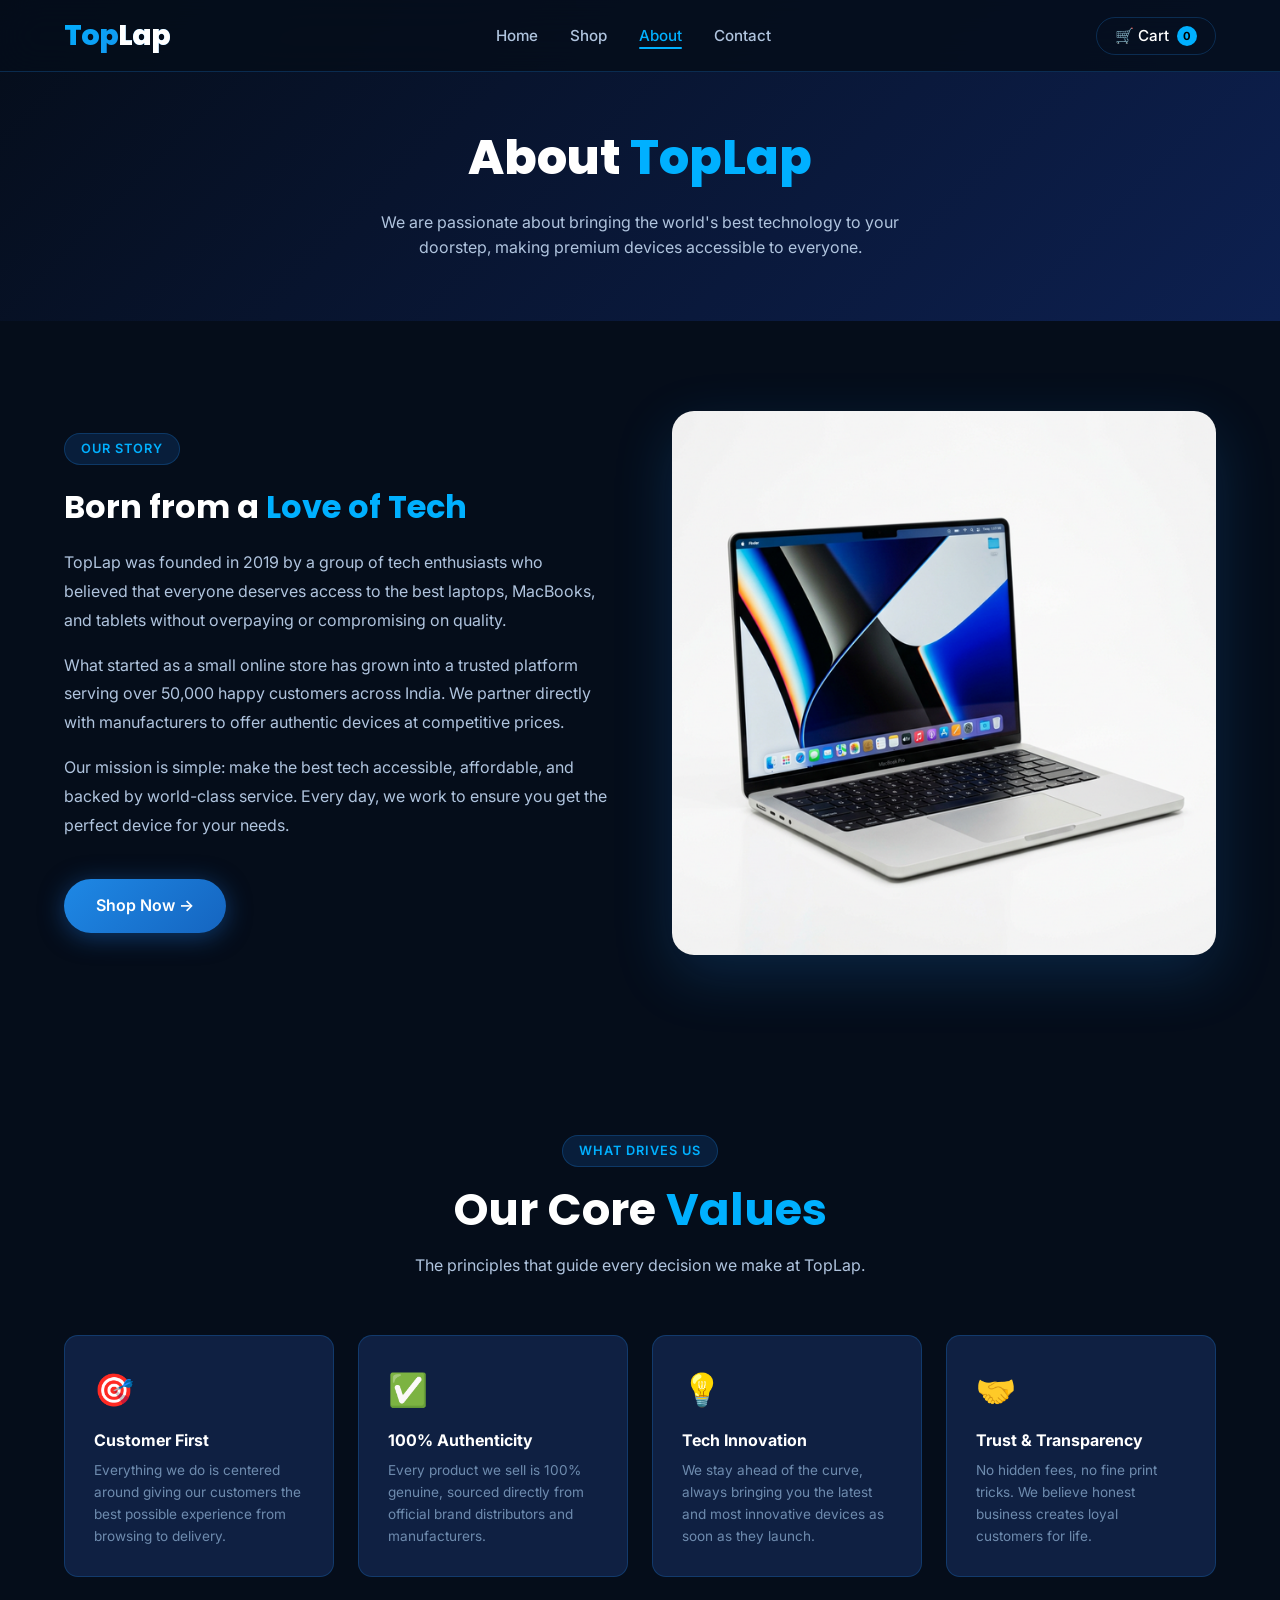
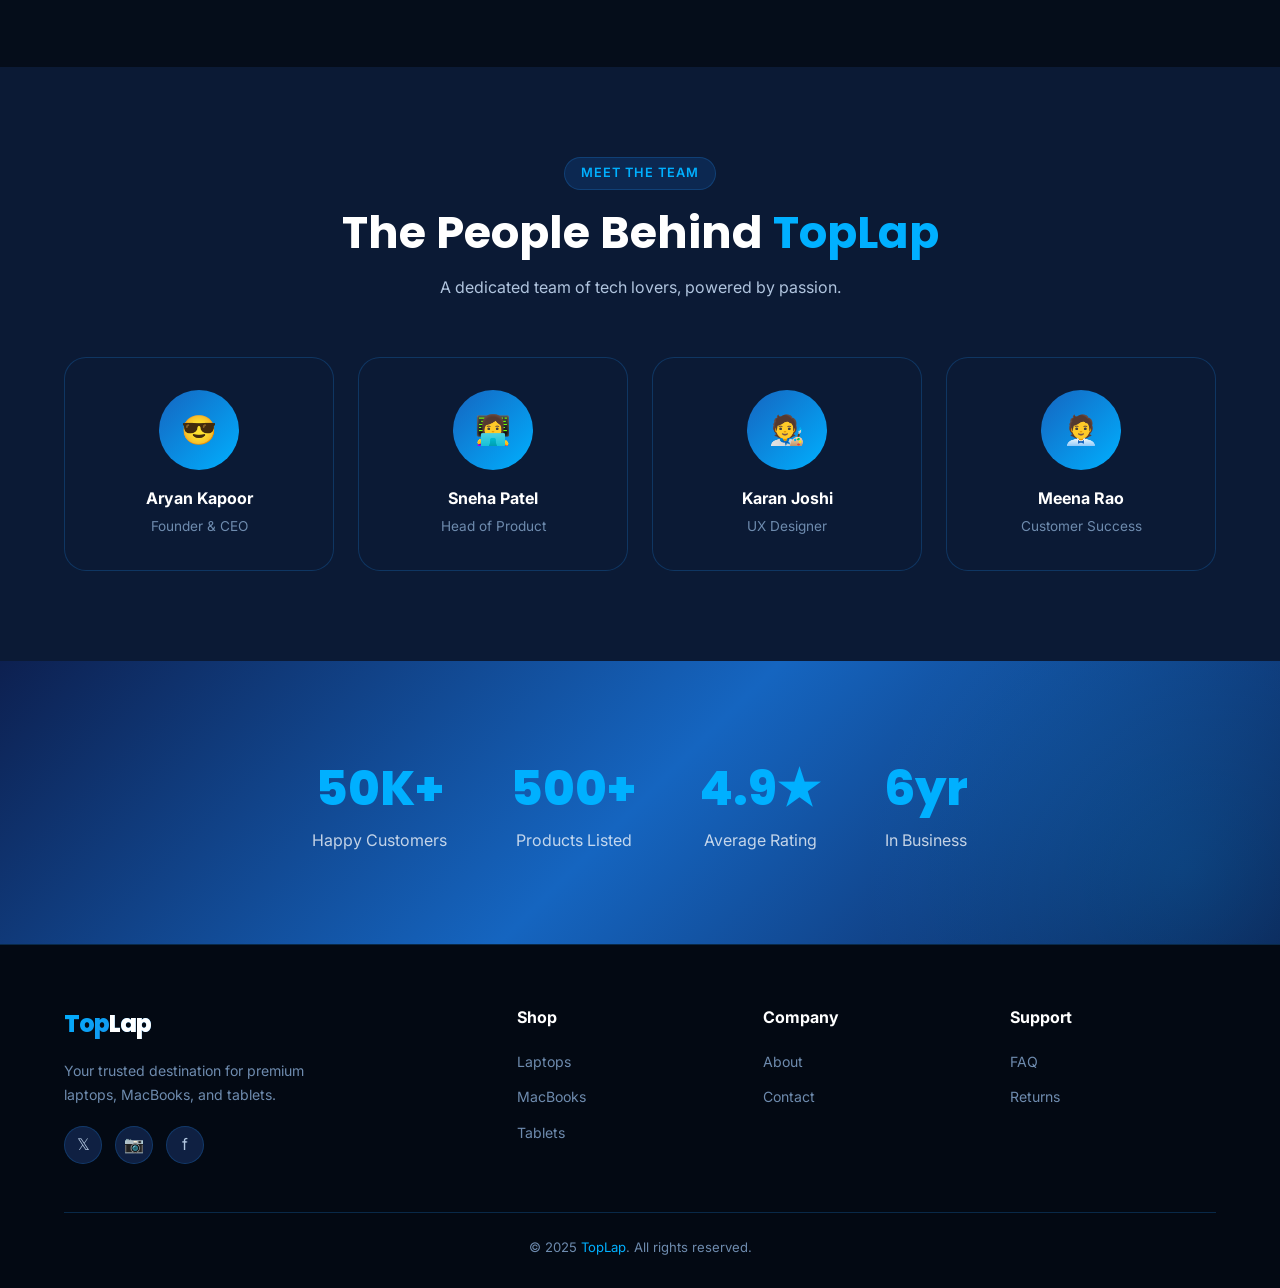
==== about.html @ 1390774e "Add files via upload" ====
<!DOCTYPE html>
<html lang="en">

<head>
    <meta charset="UTF-8" />
    <meta name="viewport" content="width=device-width, initial-scale=1.0" />
    <title>About Us – TopLap</title>
    <meta name="description"
        content="Learn about TopLap – our story, mission, and the team behind your favorite tech store." />
    <link rel="stylesheet" href="style.css" />
</head>

<body>

    <!-- NAVBAR -->
    <nav id="navbar">
        <a href="index.html" class="logo">Top<span>Lap</span></a>
        <ul class="nav-links" id="navLinks">
            <li><a href="index.html">Home</a></li>
            <li><a href="shop.html">Shop</a></li>
            <li><a href="about.html" class="active">About</a></li>
            <li><a href="contact.html">Contact</a></li>
        </ul>
        <div class="nav-actions">
            <button class="cart-btn" id="cartToggle">🛒 Cart <span class="cart-count" id="cartCount">0</span></button>
            <div class="hamburger" id="hamburger"><span></span><span></span><span></span></div>
        </div>
    </nav>

    <!-- ABOUT HERO -->
    <div class="about-hero">
        <div>
            <h1>About <span>TopLap</span></h1>
            <p>We are passionate about bringing the world's best technology to your doorstep, making premium devices
                accessible to everyone.</p>
        </div>
    </div>

    <!-- OUR STORY -->
    <section class="about-story">
        <div class="about-inner">
            <div class="about-text">
                <span class="section-tag">Our Story</span>
                <h2>Born from a <span>Love of Tech</span></h2>
                <p>TopLap was founded in 2019 by a group of tech enthusiasts who believed that everyone deserves access
                    to the best laptops, MacBooks, and tablets without overpaying or compromising on quality.</p>
                <p>What started as a small online store has grown into a trusted platform serving over 50,000 happy
                    customers across India. We partner directly with manufacturers to offer authentic devices at
                    competitive prices.</p>
                <p>Our mission is simple: make the best tech accessible, affordable, and backed by world-class service.
                    Every day, we work to ensure you get the perfect device for your needs.</p>
                <a href="shop.html" class="btn-primary" style="display:inline-flex;margin-top:1.5rem;">Shop Now →</a>
            </div>
            <div class="about-img">
                <img src="images/macbook.png" alt="TopLap MacBook" style="border-radius:22px;" />
            </div>
        </div>
    </section>

    <!-- VALUES -->
    <section class="features" style="background: var(--bg-dark);">
        <div class="section-header">
            <span class="section-tag">What Drives Us</span>
            <h2>Our Core <span>Values</span></h2>
            <p>The principles that guide every decision we make at TopLap.</p>
        </div>
        <div class="values-grid">
            <div class="value-card">
                <span class="vi">🎯</span>
                <h3>Customer First</h3>
                <p>Everything we do is centered around giving our customers the best possible experience from browsing
                    to delivery.</p>
            </div>
            <div class="value-card">
                <span class="vi">✅</span>
                <h3>100% Authenticity</h3>
                <p>Every product we sell is 100% genuine, sourced directly from official brand distributors and
                    manufacturers.</p>
            </div>
            <div class="value-card">
                <span class="vi">💡</span>
                <h3>Tech Innovation</h3>
                <p>We stay ahead of the curve, always bringing you the latest and most innovative devices as soon as
                    they launch.</p>
            </div>
            <div class="value-card">
                <span class="vi">🤝</span>
                <h3>Trust & Transparency</h3>
                <p>No hidden fees, no fine print tricks. We believe honest business creates loyal customers for life.
                </p>
            </div>
        </div>
    </section>

    <!-- TEAM -->
    <section class="features" style="background: var(--bg-card);">
        <div class="section-header">
            <span class="section-tag">Meet the Team</span>
            <h2>The People Behind <span>TopLap</span></h2>
            <p>A dedicated team of tech lovers, powered by passion.</p>
        </div>
        <div class="team-grid">
            <div class="team-card">
                <div class="team-avatar">😎</div>
                <h3>Aryan Kapoor</h3>
                <p>Founder & CEO</p>
            </div>
            <div class="team-card">
                <div class="team-avatar">👩‍💻</div>
                <h3>Sneha Patel</h3>
                <p>Head of Product</p>
            </div>
            <div class="team-card">
                <div class="team-avatar">🧑‍🎨</div>
                <h3>Karan Joshi</h3>
                <p>UX Designer</p>
            </div>
            <div class="team-card">
                <div class="team-avatar">🧑‍💼</div>
                <h3>Meena Rao</h3>
                <p>Customer Success</p>
            </div>
        </div>
    </section>

    <!-- STATS -->
    <section class="deals">
        <div class="deals-inner" style="justify-content:center;gap:4rem;flex-wrap:wrap;text-align:center;">
            <div>
                <h2 style="font-family:Poppins,sans-serif;font-size:3rem;font-weight:800;color:var(--accent)">50K+</h2>
                <p style="color:rgba(255,255,255,0.75)">Happy Customers</p>
            </div>
            <div>
                <h2 style="font-family:Poppins,sans-serif;font-size:3rem;font-weight:800;color:var(--accent)">500+</h2>
                <p style="color:rgba(255,255,255,0.75)">Products Listed</p>
            </div>
            <div>
                <h2 style="font-family:Poppins,sans-serif;font-size:3rem;font-weight:800;color:var(--accent)">4.9★</h2>
                <p style="color:rgba(255,255,255,0.75)">Average Rating</p>
            </div>
            <div>
                <h2 style="font-family:Poppins,sans-serif;font-size:3rem;font-weight:800;color:var(--accent)">6yr</h2>
                <p style="color:rgba(255,255,255,0.75)">In Business</p>
            </div>
        </div>
    </section>

    <!-- FOOTER -->
    <footer>
        <div class="footer-grid">
            <div class="footer-brand">
                <a href="index.html" class="logo">Top<span style="-webkit-text-fill-color:#fff">Lap</span></a>
                <p>Your trusted destination for premium laptops, MacBooks, and tablets.</p>
                <div class="socials">
                    <a href="#" class="social-btn">𝕏</a>
                    <a href="#" class="social-btn">📷</a>
                    <a href="#" class="social-btn">f</a>
                </div>
            </div>
            <div class="footer-col">
                <h4>Shop</h4>
                <ul>
                    <li><a href="shop.html">Laptops</a></li>
                    <li><a href="shop.html">MacBooks</a></li>
                    <li><a href="shop.html">Tablets</a></li>
                </ul>
            </div>
            <div class="footer-col">
                <h4>Company</h4>
                <ul>
                    <li><a href="about.html">About</a></li>
                    <li><a href="contact.html">Contact</a></li>
                </ul>
            </div>
            <div class="footer-col">
                <h4>Support</h4>
                <ul>
                    <li><a href="#">FAQ</a></li>
                    <li><a href="#">Returns</a></li>
                </ul>
            </div>
        </div>
        <div class="footer-bottom">
            <p>© 2025 <span>TopLap</span>. All rights reserved.</p>
        </div>
    </footer>

    <div class="cart-overlay" id="cartOverlay"></div>
    <div class="cart-sidebar" id="cartSidebar">
        <div class="cart-header">
            <h3>🛒 Your Cart</h3><button class="cart-close" id="cartClose">✕</button>
        </div>
        <div class="cart-items" id="cartItems"></div>
        <div class="cart-footer" id="cartFooter" style="display:none">
            <div class="cart-total-row"><span>Total:</span><span id="cartTotal">₹0</span></div>
            <button class="checkout-btn" onclick="handleCheckout()">Checkout 🚀</button>
        </div>
    </div>
    <div class="toast" id="toast"><span class="toast-icon">✅</span><span id="toastMsg">Added to cart!</span></div>

    <script src="script.js"></script>
</body>

</html>
---- style.css ----
/* ============================================
   TopLap – Global Stylesheet (Blue Theme)
   ============================================ */

@import url('https://fonts.googleapis.com/css2?family=Inter:wght@300;400;500;600;700;800&family=Poppins:wght@400;600;700;800&display=swap');

/* ---------- CSS Variables ---------- */
:root {
  --primary:       #1565C0;
  --primary-dark:  #0D47A1;
  --primary-light: #1E88E5;
  --accent:        #00B0FF;
  --accent2:       #29B6F6;
  --blue-glow:     rgba(30, 136, 229, 0.35);
  --bg-dark:       #050D1A;
  --bg-card:       #0B1A35;
  --bg-card2:      #0F2042;
  --text-white:    #FFFFFF;
  --text-light:    #B0C4DE;
  --text-muted:    #6E8BAE;
  --border:        rgba(30, 136, 229, 0.25);
  --transition:    all 0.35s cubic-bezier(0.4, 0, 0.2, 1);
  --radius:        14px;
  --radius-lg:     22px;
  --shadow:        0 8px 32px rgba(0,0,0,0.5);
  --shadow-blue:   0 4px 24px rgba(21, 101, 192, 0.5);
}

/* ---------- Reset ---------- */
*, *::before, *::after { margin: 0; padding: 0; box-sizing: border-box; }
html { scroll-behavior: smooth; }
body {
  font-family: 'Inter', sans-serif;
  background: var(--bg-dark);
  color: var(--text-white);
  line-height: 1.6;
  overflow-x: hidden;
}
a { text-decoration: none; color: inherit; }
img { max-width: 100%; display: block; }
ul { list-style: none; }
button { cursor: pointer; font-family: inherit; border: none; outline: none; }

/* ---------- Scrollbar ---------- */
::-webkit-scrollbar { width: 7px; }
::-webkit-scrollbar-track { background: var(--bg-dark); }
::-webkit-scrollbar-thumb { background: var(--primary); border-radius: 10px; }

/* ============================================
   NAVBAR
   ============================================ */
#navbar {
  position: fixed; top: 0; left: 0; width: 100%;
  z-index: 1000;
  padding: 0 5%;
  display: flex; align-items: center; justify-content: space-between;
  height: 72px;
  background: rgba(5, 13, 26, 0.85);
  backdrop-filter: blur(18px);
  border-bottom: 1px solid var(--border);
  transition: var(--transition);
}
#navbar.scrolled {
  background: rgba(5, 13, 26, 0.97);
  box-shadow: 0 2px 20px rgba(0,0,0,0.5);
}
.logo {
  font-family: 'Poppins', sans-serif;
  font-size: 1.8rem;
  font-weight: 800;
  background: linear-gradient(135deg, var(--accent) 0%, var(--primary-light) 100%);
  -webkit-background-clip: text;
  -webkit-text-fill-color: transparent;
  background-clip: text;
  letter-spacing: -1px;
}
.logo span { color: var(--text-white); -webkit-text-fill-color: var(--text-white); }
.nav-links { display: flex; gap: 2rem; align-items: center; }
.nav-links a {
  font-size: 0.95rem; font-weight: 500; color: var(--text-light);
  position: relative; padding-bottom: 4px;
  transition: var(--transition);
}
.nav-links a::after {
  content: ''; position: absolute; bottom: 0; left: 0;
  width: 0; height: 2px; background: var(--accent);
  transition: var(--transition); border-radius: 2px;
}
.nav-links a:hover, .nav-links a.active { color: var(--accent); }
.nav-links a:hover::after, .nav-links a.active::after { width: 100%; }
.nav-actions { display: flex; align-items: center; gap: 1rem; }
.cart-btn {
  background: transparent; border: 1.5px solid var(--border);
  color: var(--text-white); padding: 8px 18px;
  border-radius: 50px; font-size: 0.95rem; font-weight: 500;
  display: flex; align-items: center; gap: 8px;
  transition: var(--transition);
}
.cart-btn:hover { background: var(--primary); border-color: var(--primary); box-shadow: var(--shadow-blue); }
.cart-count {
  background: var(--accent); color: #000; font-weight: 700;
  font-size: 0.7rem; width: 20px; height: 20px;
  border-radius: 50%; display: flex; align-items: center; justify-content: center;
}
.hamburger { display: none; flex-direction: column; gap: 5px; cursor: pointer; padding: 4px; }
.hamburger span {
  display: block; width: 26px; height: 2.5px;
  background: var(--text-white); border-radius: 2px; transition: var(--transition);
}
.hamburger.open span:nth-child(1) { transform: translateY(7.5px) rotate(45deg); }
.hamburger.open span:nth-child(2) { opacity: 0; }
.hamburger.open span:nth-child(3) { transform: translateY(-7.5px) rotate(-45deg); }

/* ============================================
   HERO
   ============================================ */
.hero {
  min-height: 100vh;
  padding: 100px 5% 60px;
  display: flex; align-items: center;
  background: linear-gradient(135deg, #050D1A 0%, #0A1628 40%, #0D2050 70%, #0A1628 100%);
  position: relative; overflow: hidden;
}
.hero::before {
  content: '';
  position: absolute; top: -20%; right: -10%;
  width: 600px; height: 600px;
  background: radial-gradient(circle, rgba(30,136,229,0.18) 0%, transparent 70%);
  pointer-events: none;
}
.hero::after {
  content: '';
  position: absolute; bottom: -10%; left: -5%;
  width: 400px; height: 400px;
  background: radial-gradient(circle, rgba(0,176,255,0.1) 0%, transparent 70%);
  pointer-events: none;
}
.hero-content { flex: 1; max-width: 580px; position: relative; z-index: 2; }
.hero-badge {
  display: inline-flex; align-items: center; gap: 8px;
  background: rgba(21,101,192,0.25); border: 1px solid var(--border);
  color: var(--accent); font-size: 0.82rem; font-weight: 600;
  padding: 6px 16px; border-radius: 50px;
  margin-bottom: 1.5rem; letter-spacing: 0.5px;
}
.hero-badge::before { content: '●'; font-size: 0.6rem; animation: pulse 1.5s infinite; }
@keyframes pulse { 0%,100%{opacity:1} 50%{opacity:0.3} }
.hero h1 {
  font-family: 'Poppins', sans-serif;
  font-size: clamp(2.2rem, 5vw, 3.8rem);
  font-weight: 800; line-height: 1.15;
  margin-bottom: 1.2rem;
}
.hero h1 span {
  background: linear-gradient(90deg, var(--accent) 0%, var(--primary-light) 100%);
  -webkit-background-clip: text; -webkit-text-fill-color: transparent; background-clip: text;
}
.hero p { font-size: 1.05rem; color: var(--text-light); margin-bottom: 2rem; max-width: 480px; }
.hero-btns { display: flex; gap: 1rem; flex-wrap: wrap; }
.btn-primary {
  background: linear-gradient(135deg, var(--primary-light), var(--primary));
  color: #fff; padding: 14px 32px; border-radius: 50px;
  font-size: 1rem; font-weight: 600;
  box-shadow: var(--shadow-blue);
  transition: var(--transition);
}
.btn-primary:hover { transform: translateY(-3px); box-shadow: 0 8px 30px rgba(21,101,192,0.7); }
.btn-outline {
  background: transparent; color: var(--text-white);
  border: 1.5px solid var(--border);
  padding: 14px 32px; border-radius: 50px;
  font-size: 1rem; font-weight: 600;
  transition: var(--transition);
}
.btn-outline:hover { border-color: var(--accent); color: var(--accent); transform: translateY(-3px); }
.hero-visual { flex: 1; display: flex; justify-content: center; align-items: center; position: relative; z-index: 2; }
.hero-img-wrap {
  position: relative; width: 480px; max-width: 100%;
}
.hero-img-wrap img {
  width: 100%; border-radius: var(--radius-lg);
  box-shadow: 0 20px 60px rgba(30,136,229,0.3);
  animation: float 4s ease-in-out infinite;
}
@keyframes float { 0%,100%{transform:translateY(0)} 50%{transform:translateY(-18px)} }
.hero-stats {
  display: flex; gap: 2rem; margin-top: 2.5rem; flex-wrap: wrap;
}
.stat-item { text-align: left; }
.stat-item h3 {
  font-family: 'Poppins',sans-serif; font-size: 1.8rem;
  font-weight: 800; color: var(--accent); line-height: 1;
}
.stat-item p { font-size: 0.8rem; color: var(--text-muted); margin-top: 2px; }

/* ============================================
   SECTION COMMONS
   ============================================ */
section { padding: 90px 5%; }
.section-header { text-align: center; margin-bottom: 3.5rem; }
.section-tag {
  display: inline-block; background: rgba(21,101,192,0.2);
  color: var(--accent); font-size: 0.8rem; font-weight: 600;
  padding: 5px 16px; border-radius: 50px;
  border: 1px solid var(--border); letter-spacing: 1px;
  text-transform: uppercase; margin-bottom: 1rem;
}
.section-header h2 {
  font-family: 'Poppins', sans-serif; font-size: clamp(1.8rem, 3.5vw, 2.8rem);
  font-weight: 700; line-height: 1.2; margin-bottom: 1rem;
}
.section-header h2 span { color: var(--accent); }
.section-header p { color: var(--text-light); font-size: 1rem; max-width: 560px; margin: 0 auto; }

/* ============================================
   CATEGORIES
   ============================================ */
.categories { background: var(--bg-card); }
.cats-grid { display: grid; grid-template-columns: repeat(3, 1fr); gap: 1.5rem; }
.cat-card {
  background: var(--bg-card2); border: 1px solid var(--border);
  border-radius: var(--radius-lg); padding: 2.5rem 2rem;
  text-align: center; cursor: pointer;
  transition: var(--transition); position: relative; overflow: hidden;
}
.cat-card::before {
  content: ''; position: absolute; inset: 0;
  background: linear-gradient(135deg, rgba(30,136,229,0.08), transparent);
  opacity: 0; transition: var(--transition);
}
.cat-card:hover { transform: translateY(-8px); border-color: var(--accent); box-shadow: 0 12px 40px rgba(30,136,229,0.3); }
.cat-card:hover::before { opacity: 1; }
.cat-icon {
  width: 80px; height: 80px; border-radius: 50%;
  background: linear-gradient(135deg, var(--primary), var(--primary-light));
  display: flex; align-items: center; justify-content: center;
  margin: 0 auto 1.2rem; font-size: 2rem;
  box-shadow: var(--shadow-blue);
  transition: var(--transition);
}
.cat-card:hover .cat-icon { transform: scale(1.1) rotate(-5deg); }
.cat-card h3 { font-family: 'Poppins',sans-serif; font-size: 1.2rem; font-weight: 700; margin-bottom: 0.4rem; }
.cat-card p { color: var(--text-muted); font-size: 0.88rem; }
.cat-count {
  display: inline-block; background: rgba(0,176,255,0.15);
  color: var(--accent); font-size: 0.75rem; font-weight: 600;
  padding: 3px 12px; border-radius: 50px; margin-top: 0.8rem;
}

/* ============================================
   FEATURED PRODUCTS
   ============================================ */
.featured { background: var(--bg-dark); }
.filter-tabs { display: flex; gap: 0.8rem; justify-content: center; margin-bottom: 2.5rem; flex-wrap: wrap; }
.filter-tab {
  background: transparent; color: var(--text-light);
  border: 1.5px solid var(--border); padding: 8px 22px;
  border-radius: 50px; font-size: 0.9rem; font-weight: 500;
  transition: var(--transition);
}
.filter-tab:hover, .filter-tab.active {
  background: var(--primary); color: #fff;
  border-color: var(--primary); box-shadow: var(--shadow-blue);
}
.products-grid { display: grid; grid-template-columns: repeat(auto-fill, minmax(280px, 1fr)); gap: 1.8rem; }
.product-card {
  background: var(--bg-card);
  border: 1px solid var(--border);
  border-radius: var(--radius-lg); overflow: hidden;
  transition: var(--transition); position: relative;
}
.product-card:hover { transform: translateY(-8px); box-shadow: 0 16px 48px rgba(30,136,229,0.25); border-color: rgba(30,136,229,0.5); }
.product-badge {
  position: absolute; top: 14px; left: 14px; z-index: 2;
  background: var(--accent); color: #000;
  font-size: 0.72rem; font-weight: 700;
  padding: 4px 12px; border-radius: 50px; letter-spacing: 0.5px;
}
.product-badge.sale { background: #FF4081; color: #fff; }
.product-img {
  position: relative; height: 220px; overflow: hidden;
  background: linear-gradient(135deg, #0B1A35, #0F2042);
  display: flex; align-items: center; justify-content: center;
}
.product-img img { height: 100%; width: 100%; object-fit: contain; padding: 20px; transition: var(--transition); }
.product-card:hover .product-img img { transform: scale(1.07); }
.product-actions {
  position: absolute; top: 50%; left: 0; right: 0;
  display: flex; gap: 0.5rem; justify-content: center;
  transform: translateY(-50%); opacity: 0;
  transition: var(--transition);
}
.product-card:hover .product-actions { opacity: 1; }
.action-btn {
  background: rgba(255,255,255,0.95); color: var(--primary-dark);
  width: 40px; height: 40px; border-radius: 50%;
  display: flex; align-items: center; justify-content: center;
  font-size: 1rem; transition: var(--transition);
  box-shadow: 0 4px 12px rgba(0,0,0,0.3);
}
.action-btn:hover { background: var(--accent); color: #000; transform: scale(1.1); }
.product-info { padding: 1.2rem 1.4rem 1.5rem; }
.product-info h3 { font-size: 0.98rem; font-weight: 600; margin-bottom: 0.5rem; line-height: 1.4; }
.product-meta { display: flex; align-items: center; gap: 0.5rem; margin-bottom: 0.7rem; }
.stars { color: #FFB300; font-size: 0.8rem; }
.rating-count { color: var(--text-muted); font-size: 0.78rem; }
.product-price { display: flex; align-items: center; gap: 0.8rem; margin-bottom: 1rem; }
.price-current { font-family: 'Poppins',sans-serif; font-size: 1.2rem; font-weight: 700; color: var(--accent); }
.price-old { font-size: 0.85rem; color: var(--text-muted); text-decoration: line-through; }
.add-to-cart {
  width: 100%; background: linear-gradient(135deg, var(--primary-light), var(--primary));
  color: #fff; padding: 10px; border-radius: 50px;
  font-size: 0.9rem; font-weight: 600;
  display: flex; align-items: center; justify-content: center; gap: 8px;
  transition: var(--transition);
}
.add-to-cart:hover { box-shadow: var(--shadow-blue); transform: translateY(-2px); }

/* ============================================
   FEATURES / WHY US
   ============================================ */
.features { background: var(--bg-card); }
.features-grid { display: grid; grid-template-columns: repeat(auto-fill, minmax(230px, 1fr)); gap: 1.5rem; }
.feature-card {
  background: var(--bg-card2); border: 1px solid var(--border);
  border-radius: var(--radius); padding: 2rem 1.5rem;
  text-align: center; transition: var(--transition);
}
.feature-card:hover { transform: translateY(-6px); border-color: var(--accent); box-shadow: 0 8px 30px rgba(30,136,229,0.2); }
.feature-icon {
  font-size: 2.4rem; margin-bottom: 1rem;
  display: block;
}
.feature-card h3 { font-size: 1rem; font-weight: 700; margin-bottom: 0.5rem; }
.feature-card p { color: var(--text-muted); font-size: 0.85rem; line-height: 1.6; }

/* ============================================
   DEALS BANNER
   ============================================ */
.deals {
  background: linear-gradient(135deg, #0D2050 0%, #1565C0 50%, #0D2050 100%);
  position: relative; overflow: hidden;
}
.deals::before {
  content: ''; position: absolute; top: -50%; right: -20%;
  width: 700px; height: 700px;
  background: radial-gradient(circle, rgba(0,176,255,0.15) 0%, transparent 65%);
  pointer-events: none;
}
.deals-inner {
  display: flex; align-items: center; justify-content: space-between; gap: 2rem;
  flex-wrap: wrap; position: relative; z-index: 1;
}
.deals-content { max-width: 500px; }
.deals-content .section-tag { background: rgba(255,255,255,0.1); color: #fff; border-color: rgba(255,255,255,0.2); }
.deals-content h2 { font-family: 'Poppins',sans-serif; font-size: clamp(1.8rem, 3vw, 2.6rem); font-weight: 800; }
.deals-content h2 span { color: var(--accent); }
.deals-content p { color: rgba(255,255,255,0.75); margin: 1rem 0 1.5rem; }
.countdown { display: flex; gap: 1rem; margin-bottom: 2rem; }
.count-box {
  background: rgba(0,0,0,0.3); border: 1px solid rgba(255,255,255,0.15);
  border-radius: 10px; padding: 12px 18px; text-align: center; min-width: 70px;
}
.count-box span { display: block; font-family: 'Poppins',sans-serif; font-size: 1.8rem; font-weight: 800; color: var(--accent); line-height: 1; }
.count-box p { font-size: 0.7rem; color: rgba(255,255,255,0.6); margin-top: 4px; text-transform: uppercase; letter-spacing: 1px; }
.deals-product img {
  width: 380px; max-width: 100%;
  border-radius: var(--radius-lg);
  box-shadow: 0 20px 60px rgba(0,0,0,0.4);
  animation: float 4s ease-in-out infinite;
}

/* ============================================
   TESTIMONIALS
   ============================================ */
.testimonials { background: var(--bg-dark); }
.testimonials-grid { display: grid; grid-template-columns: repeat(auto-fill, minmax(290px, 1fr)); gap: 1.5rem; }
.testimonial-card {
  background: var(--bg-card); border: 1px solid var(--border);
  border-radius: var(--radius-lg); padding: 2rem;
  transition: var(--transition);
}
.testimonial-card:hover { transform: translateY(-6px); border-color: rgba(30,136,229,0.5); }
.testimonial-header { display: flex; align-items: center; gap: 1rem; margin-bottom: 1.2rem; }
.avatar {
  width: 50px; height: 50px; border-radius: 50%;
  background: linear-gradient(135deg, var(--primary), var(--accent));
  display: flex; align-items: center; justify-content: center;
  font-size: 1.2rem; font-weight: 700; color: #fff;
  font-family: 'Poppins',sans-serif; flex-shrink: 0;
}
.testimonial-header h4 { font-size: 0.95rem; font-weight: 600; }
.testimonial-header p { font-size: 0.78rem; color: var(--text-muted); }
.testimonial-stars { color: #FFB300; font-size: 0.85rem; margin-bottom: 0.8rem; }
.testimonial-card p.review { color: var(--text-light); font-size: 0.88rem; line-height: 1.7; font-style: italic; }
.quote-mark { font-size: 3rem; color: var(--primary); line-height: 1; margin-bottom: 0.5rem; font-family: Georgia,serif; opacity: 0.6; }

/* ============================================
   NEWSLETTER
   ============================================ */
.newsletter {
  background: var(--bg-card);
  border-top: 1px solid var(--border);
  border-bottom: 1px solid var(--border);
}
.newsletter-inner { text-align: center; max-width: 600px; margin: 0 auto; }
.newsletter-inner h2 { font-family: 'Poppins',sans-serif; font-size: 2rem; font-weight: 700; margin-bottom: 0.8rem; }
.newsletter-inner h2 span { color: var(--accent); }
.newsletter-inner p { color: var(--text-light); margin-bottom: 2rem; }
.newsletter-form { display: flex; gap: 0.8rem; flex-wrap: wrap; justify-content: center; }
.newsletter-form input {
  flex: 1; min-width: 240px; padding: 13px 20px;
  background: var(--bg-dark); border: 1.5px solid var(--border);
  color: var(--text-white); border-radius: 50px; font-size: 0.95rem;
  transition: var(--transition);
}
.newsletter-form input:focus { outline: none; border-color: var(--accent); }
.newsletter-form input::placeholder { color: var(--text-muted); }
.newsletter-form button {
  background: linear-gradient(135deg, var(--primary-light), var(--primary));
  color: #fff; padding: 13px 30px; border-radius: 50px;
  font-size: 0.95rem; font-weight: 600; transition: var(--transition);
}
.newsletter-form button:hover { box-shadow: var(--shadow-blue); transform: translateY(-2px); }

/* ============================================
   FOOTER
   ============================================ */
footer {
  background: #030913;
  border-top: 1px solid var(--border);
  padding: 60px 5% 30px;
}
.footer-grid {
  display: grid; grid-template-columns: 2fr 1fr 1fr 1fr;
  gap: 2.5rem; margin-bottom: 3rem;
}
.footer-brand .logo { font-size: 1.5rem; margin-bottom: 1rem; display: inline-block; }
.footer-brand p { color: var(--text-muted); font-size: 0.88rem; line-height: 1.7; max-width: 280px; }
.socials { display: flex; gap: 0.8rem; margin-top: 1.2rem; }
.social-btn {
  width: 38px; height: 38px; border-radius: 50%;
  background: var(--bg-card2); border: 1px solid var(--border);
  display: flex; align-items: center; justify-content: center;
  color: var(--text-light); font-size: 1rem;
  transition: var(--transition);
}
.social-btn:hover { background: var(--primary); color: #fff; border-color: var(--primary); transform: translateY(-3px); }
.footer-col h4 { font-size: 1rem; font-weight: 700; margin-bottom: 1.2rem; color: var(--text-white); }
.footer-col ul li { margin-bottom: 0.6rem; }
.footer-col ul li a { color: var(--text-muted); font-size: 0.88rem; transition: var(--transition); }
.footer-col ul li a:hover { color: var(--accent); padding-left: 4px; }
.footer-bottom {
  text-align: center; padding-top: 1.5rem;
  border-top: 1px solid var(--border);
  color: var(--text-muted); font-size: 0.82rem;
}
.footer-bottom span { color: var(--accent); }

/* ============================================
   CART SIDEBAR
   ============================================ */
.cart-overlay {
  position: fixed; inset: 0; background: rgba(0,0,0,0.6);
  backdrop-filter: blur(4px); z-index: 2000;
  opacity: 0; visibility: hidden; transition: var(--transition);
}
.cart-overlay.open { opacity: 1; visibility: visible; }
.cart-sidebar {
  position: fixed; top: 0; right: -420px; height: 100vh;
  width: 420px; max-width: 95vw;
  background: var(--bg-card); border-left: 1px solid var(--border);
  z-index: 2001; padding: 0;
  display: flex; flex-direction: column;
  transition: right 0.4s cubic-bezier(0.4,0,0.2,1);
}
.cart-sidebar.open { right: 0; }
.cart-header {
  padding: 1.5rem 1.8rem; border-bottom: 1px solid var(--border);
  display: flex; align-items: center; justify-content: space-between;
}
.cart-header h3 { font-family: 'Poppins',sans-serif; font-size: 1.2rem; font-weight: 700; }
.cart-close {
  background: var(--bg-card2); border: 1px solid var(--border);
  color: var(--text-white); width: 36px; height: 36px;
  border-radius: 50%; font-size: 1.1rem; display: flex;
  align-items: center; justify-content: center; cursor: pointer;
  transition: var(--transition);
}
.cart-close:hover { background: var(--primary); border-color: var(--primary); }
.cart-items { flex: 1; overflow-y: auto; padding: 1.5rem 1.8rem; }
.cart-empty { text-align: center; padding: 3rem 0; color: var(--text-muted); }
.cart-empty .empty-icon { font-size: 3.5rem; margin-bottom: 0.8rem; }
.cart-item {
  display: flex; gap: 1rem; align-items: center;
  padding: 1rem 0; border-bottom: 1px solid var(--border);
}
.cart-item-img {
  width: 70px; height: 70px; border-radius: 10px;
  background: var(--bg-card2); overflow: hidden; flex-shrink: 0;
  display: flex; align-items: center; justify-content: center;
}
.cart-item-img img { width: 100%; height: 100%; object-fit: contain; padding: 6px; }
.cart-item-info { flex: 1; }
.cart-item-info h4 { font-size: 0.9rem; font-weight: 600; margin-bottom: 0.3rem; }
.cart-item-price { color: var(--accent); font-weight: 700; font-size: 0.95rem; }
.cart-item-controls { display: flex; align-items: center; gap: 0.5rem; margin-top: 0.5rem; }
.qty-btn {
  width: 26px; height: 26px; border-radius: 50%;
  background: var(--bg-dark); border: 1px solid var(--border);
  color: var(--text-white); font-size: 0.9rem;
  display: flex; align-items: center; justify-content: center;
  cursor: pointer; transition: var(--transition);
}
.qty-btn:hover { background: var(--primary); border-color: var(--primary); }
.qty-val { min-width: 24px; text-align: center; font-weight: 600; font-size: 0.9rem; }
.remove-item { background: transparent; border: none; color: var(--text-muted); cursor: pointer; font-size: 1rem; margin-left: auto; transition: var(--transition); }
.remove-item:hover { color: #FF4081; }
.cart-footer {
  padding: 1.5rem 1.8rem; border-top: 1px solid var(--border);
}
.cart-total-row { display: flex; justify-content: space-between; margin-bottom: 1.2rem; font-size: 1.1rem; font-weight: 700; }
.cart-total-row span:last-child { color: var(--accent); }
.checkout-btn {
  width: 100%; background: linear-gradient(135deg, var(--primary-light), var(--primary));
  color: #fff; padding: 14px; border-radius: 50px;
  font-size: 1rem; font-weight: 700;
  display: flex; align-items: center; justify-content: center; gap: 8px;
  transition: var(--transition);
}
.checkout-btn:hover { box-shadow: var(--shadow-blue); transform: translateY(-2px); }

/* ============================================
   TOAST NOTIFICATION
   ============================================ */
.toast {
  position: fixed; bottom: 30px; right: 30px; z-index: 9999;
  background: var(--bg-card); border: 1px solid var(--border);
  color: var(--text-white); padding: 14px 22px;
  border-radius: var(--radius); box-shadow: var(--shadow);
  display: flex; align-items: center; gap: 10px;
  transform: translateX(120%); opacity: 0;
  transition: all 0.4s cubic-bezier(0.4,0,0.2,1);
  font-size: 0.9rem; font-weight: 500;
  border-left: 4px solid var(--accent);
}
.toast.show { transform: translateX(0); opacity: 1; }
.toast-icon { font-size: 1.2rem; }

/* ============================================
   SHOP PAGE SPECIFIC
   ============================================ */
.shop-hero {
  min-height: 280px;
  background: linear-gradient(135deg, #050D1A 0%, #0D2050 100%);
  display: flex; align-items: center; justify-content: center;
  padding: 120px 5% 60px; text-align: center;
  position: relative; overflow: hidden;
}
.shop-hero::before {
  content: '';
  position: absolute; top: 50%; left: 50%; transform: translate(-50%,-50%);
  width: 600px; height: 300px;
  background: radial-gradient(ellipse, rgba(30,136,229,0.15) 0%, transparent 70%);
  pointer-events: none;
}
.shop-hero h1 { font-family: 'Poppins',sans-serif; font-size: clamp(2rem,4vw,3rem); font-weight: 800; position: relative; z-index: 1; }
.shop-hero h1 span { color: var(--accent); }
.shop-hero p { color: var(--text-light); margin-top: 0.8rem; position: relative; z-index: 1; }
.breadcrumb { position: relative; z-index: 1; margin-top: 1rem; color: var(--text-muted); font-size: 0.85rem; }
.breadcrumb a { color: var(--accent); }

.shop-layout { display: grid; grid-template-columns: 260px 1fr; gap: 2rem; padding: 60px 5%; }
.sidebar {
  background: var(--bg-card); border: 1px solid var(--border);
  border-radius: var(--radius-lg); padding: 1.5rem;
  height: fit-content; position: sticky; top: 90px;
}
.sidebar h3 { font-size: 1rem; font-weight: 700; margin-bottom: 1.2rem; padding-bottom: 0.8rem; border-bottom: 1px solid var(--border); }
.filter-group { margin-bottom: 1.8rem; }
.filter-group h4 { font-size: 0.85rem; font-weight: 600; color: var(--text-light); text-transform: uppercase; letter-spacing: 0.8px; margin-bottom: 0.8rem; }
.filter-check { display: flex; align-items: center; gap: 0.6rem; margin-bottom: 0.5rem; cursor: pointer; color: var(--text-muted); font-size: 0.88rem; transition: var(--transition); }
.filter-check:hover { color: var(--text-white); }
.filter-check input[type="checkbox"] { accent-color: var(--accent); width: 15px; height: 15px; }
.price-range input[type="range"] { width: 100%; accent-color: var(--accent); margin: 0.5rem 0; }
.price-labels { display: flex; justify-content: space-between; font-size: 0.82rem; color: var(--text-muted); }
.clear-filters {
  width: 100%; background: transparent; border: 1px solid var(--border);
  color: var(--text-muted); padding: 8px; border-radius: 8px;
  font-size: 0.85rem; cursor: pointer; margin-top: 0.5rem;
  transition: var(--transition);
}
.clear-filters:hover { border-color: var(--accent); color: var(--accent); }
.shop-header { display: flex; align-items: center; justify-content: space-between; margin-bottom: 1.5rem; flex-wrap: wrap; gap: 1rem; }
.results-count { color: var(--text-muted); font-size: 0.9rem; }
.sort-select {
  background: var(--bg-card); border: 1.5px solid var(--border);
  color: var(--text-white); padding: 8px 14px; border-radius: 8px;
  font-size: 0.9rem; cursor: pointer;
}
.sort-select:focus { outline: none; border-color: var(--accent); }

/* ============================================
   ABOUT PAGE
   ============================================ */
.about-hero {
  min-height: 320px;
  background: linear-gradient(135deg, #050D1A 0%, #0D2050 100%);
  display: flex; align-items: center; justify-content: center;
  padding: 120px 5% 60px; text-align: center;
}
.about-hero h1 { font-family: 'Poppins',sans-serif; font-size: clamp(2rem,4vw,3rem); font-weight: 800; }
.about-hero h1 span { color: var(--accent); }
.about-hero p { color: var(--text-light); margin-top: 0.8rem; max-width: 540px; margin-left: auto; margin-right: auto; }
.about-story { background: var(--bg-dark); }
.about-inner { display: flex; gap: 4rem; align-items: center; flex-wrap: wrap; }
.about-text { flex: 1; min-width: 280px; }
.about-text h2 { font-family: 'Poppins',sans-serif; font-size: 2rem; font-weight: 700; margin-bottom: 1rem; }
.about-text h2 span { color: var(--accent); }
.about-text p { color: var(--text-light); line-height: 1.8; margin-bottom: 1rem; }
.about-img { flex: 1; min-width: 280px; }
.about-img img { border-radius: var(--radius-lg); box-shadow: 0 20px 60px rgba(30,136,229,0.2); width: 100%; }
.team-grid { display: grid; grid-template-columns: repeat(auto-fill, minmax(220px, 1fr)); gap: 1.5rem; }
.team-card {
  background: var(--bg-card); border: 1px solid var(--border);
  border-radius: var(--radius-lg); padding: 2rem;
  text-align: center; transition: var(--transition);
}
.team-card:hover { transform: translateY(-6px); border-color: var(--accent); box-shadow: 0 12px 36px rgba(30,136,229,0.2); }
.team-avatar {
  width: 80px; height: 80px; border-radius: 50%;
  background: linear-gradient(135deg, var(--primary), var(--accent));
  display: flex; align-items: center; justify-content: center;
  font-size: 1.8rem; margin: 0 auto 1rem;
}
.team-card h3 { font-size: 1rem; font-weight: 700; }
.team-card p { color: var(--text-muted); font-size: 0.85rem; margin-top: 0.3rem; }
.values-grid { display: grid; grid-template-columns: repeat(auto-fill, minmax(240px,1fr)); gap: 1.5rem; }
.value-card {
  background: var(--bg-card2); border: 1px solid var(--border);
  border-radius: var(--radius); padding: 1.8rem;
  transition: var(--transition);
}
.value-card:hover { transform: translateY(-5px); border-color: var(--accent); }
.value-card .vi { font-size: 2rem; margin-bottom: 0.8rem; display: block; }
.value-card h3 { font-size: 1rem; font-weight: 700; margin-bottom: 0.4rem; }
.value-card p { color: var(--text-muted); font-size: 0.85rem; line-height: 1.6; }

/* ============================================
   CONTACT PAGE
   ============================================ */
.contact-hero {
  min-height: 280px;
  background: linear-gradient(135deg, #050D1A 0%, #0D2050 100%);
  display: flex; align-items: center; justify-content: center;
  padding: 120px 5% 60px; text-align: center;
}
.contact-hero h1 { font-family: 'Poppins',sans-serif; font-size: clamp(2rem,4vw,3rem); font-weight: 800; }
.contact-hero h1 span { color: var(--accent); }
.contact-hero p { color: var(--text-light); margin-top: 0.8rem; }
.contact-layout { display: grid; grid-template-columns: 1fr 1.6fr; gap: 3rem; padding: 70px 5%; background: var(--bg-dark); }
.contact-info h2 { font-family: 'Poppins',sans-serif; font-size: 1.6rem; font-weight: 700; margin-bottom: 0.8rem; }
.contact-info h2 span { color: var(--accent); }
.contact-info p { color: var(--text-light); margin-bottom: 2rem; line-height: 1.7; }
.contact-item {
  display: flex; gap: 1rem; align-items: flex-start;
  margin-bottom: 1.5rem;
}
.contact-icon {
  width: 48px; height: 48px; border-radius: 12px; flex-shrink: 0;
  background: linear-gradient(135deg, var(--primary), var(--primary-light));
  display: flex; align-items: center; justify-content: center;
  font-size: 1.2rem; box-shadow: var(--shadow-blue);
}
.contact-item h4 { font-size: 0.9rem; font-weight: 600; margin-bottom: 0.2rem; }
.contact-item p { color: var(--text-muted); font-size: 0.85rem; margin: 0; }
.contact-form {
  background: var(--bg-card); border: 1px solid var(--border);
  border-radius: var(--radius-lg); padding: 2.5rem;
}
.contact-form h2 { font-family: 'Poppins',sans-serif; font-size: 1.5rem; font-weight: 700; margin-bottom: 0.5rem; }
.contact-form > p { color: var(--text-muted); font-size: 0.88rem; margin-bottom: 2rem; }
.form-row { display: grid; grid-template-columns: 1fr 1fr; gap: 1rem; }
.form-group { margin-bottom: 1.2rem; }
.form-group label { display: block; font-size: 0.85rem; font-weight: 600; margin-bottom: 0.5rem; color: var(--text-light); }
.form-group input,
.form-group select,
.form-group textarea {
  width: 100%;
  background: var(--bg-dark); border: 1.5px solid var(--border);
  color: var(--text-white); padding: 12px 16px;
  border-radius: 10px; font-size: 0.9rem; font-family: inherit;
  transition: var(--transition); resize: vertical;
}
.form-group input:focus,
.form-group select:focus,
.form-group textarea:focus { outline: none; border-color: var(--accent); box-shadow: 0 0 0 3px rgba(30,136,229,0.12); }
.form-group textarea { min-height: 120px; }
.form-submit {
  width: 100%;
  background: linear-gradient(135deg, var(--primary-light), var(--primary));
  color: #fff; padding: 14px; border-radius: 50px;
  font-size: 1rem; font-weight: 700;
  display: flex; align-items: center; justify-content: center; gap: 8px;
  transition: var(--transition); margin-top: 0.5rem;
}
.form-submit:hover { box-shadow: var(--shadow-blue); transform: translateY(-2px); }

/* ============================================
   RESPONSIVE
   ============================================ */
@media (max-width: 1024px) {
  .footer-grid { grid-template-columns: 1fr 1fr; }
  .shop-layout { grid-template-columns: 1fr; }
  .sidebar { position: static; }
  .contact-layout { grid-template-columns: 1fr; }
}
@media (max-width: 768px) {
  .hero { flex-direction: column; text-align: center; padding-top: 110px; }
  .hero-content { max-width: 100%; }
  .hero-visual { margin-top: 2rem; }
  .hero-img-wrap { width: 100%; }
  .hero-btns { justify-content: center; }
  .hero-stats { justify-content: center; }
  .cats-grid { grid-template-columns: 1fr; }
  .nav-links { display: none; position: fixed; top: 72px; left: 0; right: 0; flex-direction: column; background: #050D1A; padding: 1.5rem; border-top: 1px solid var(--border); gap: 1.2rem; }
  .nav-links.open { display: flex; }
  .hamburger { display: flex; }
  .deals-inner { flex-direction: column; text-align: center; }
  .countdown { justify-content: center; }
  .footer-grid { grid-template-columns: 1fr; }
  .form-row { grid-template-columns: 1fr; }
  .about-inner { flex-direction: column; }
}
@media (max-width: 480px) {
  section { padding: 60px 4%; }
  .cats-grid { grid-template-columns: 1fr; }
}
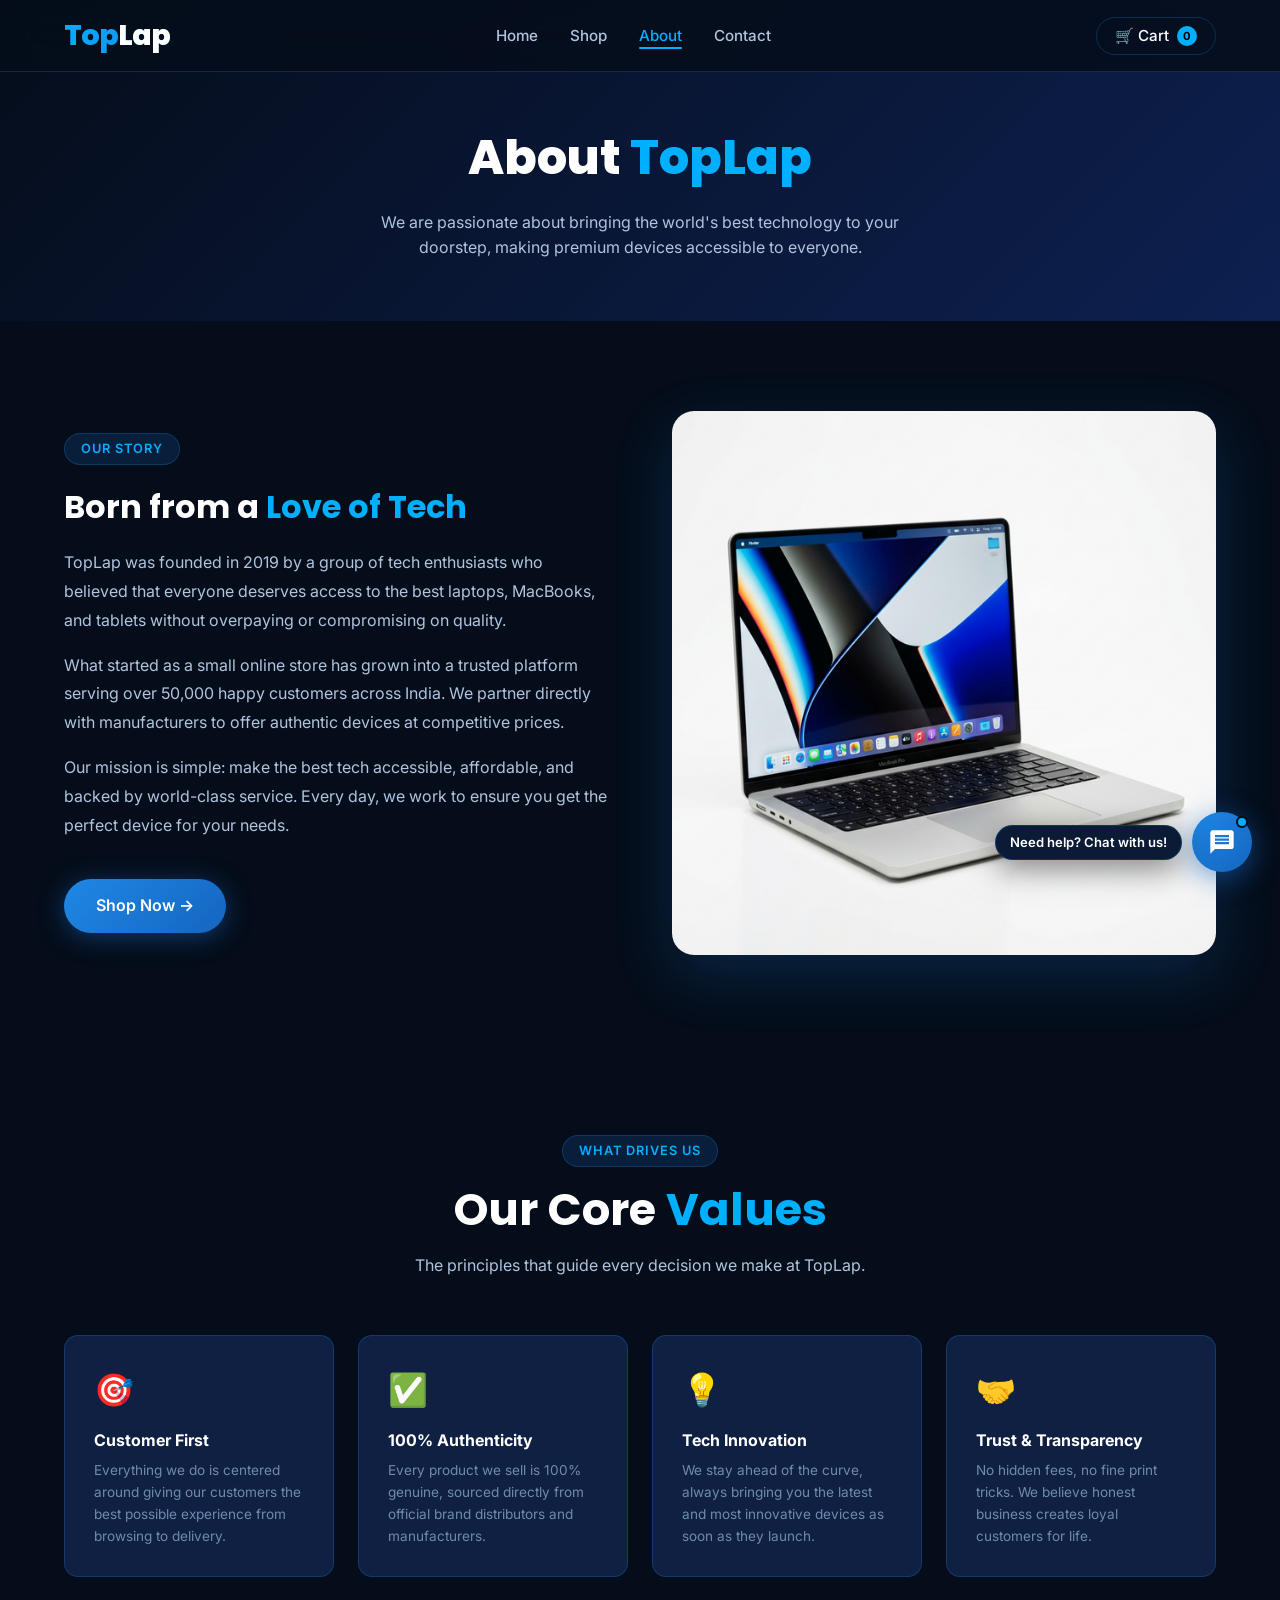
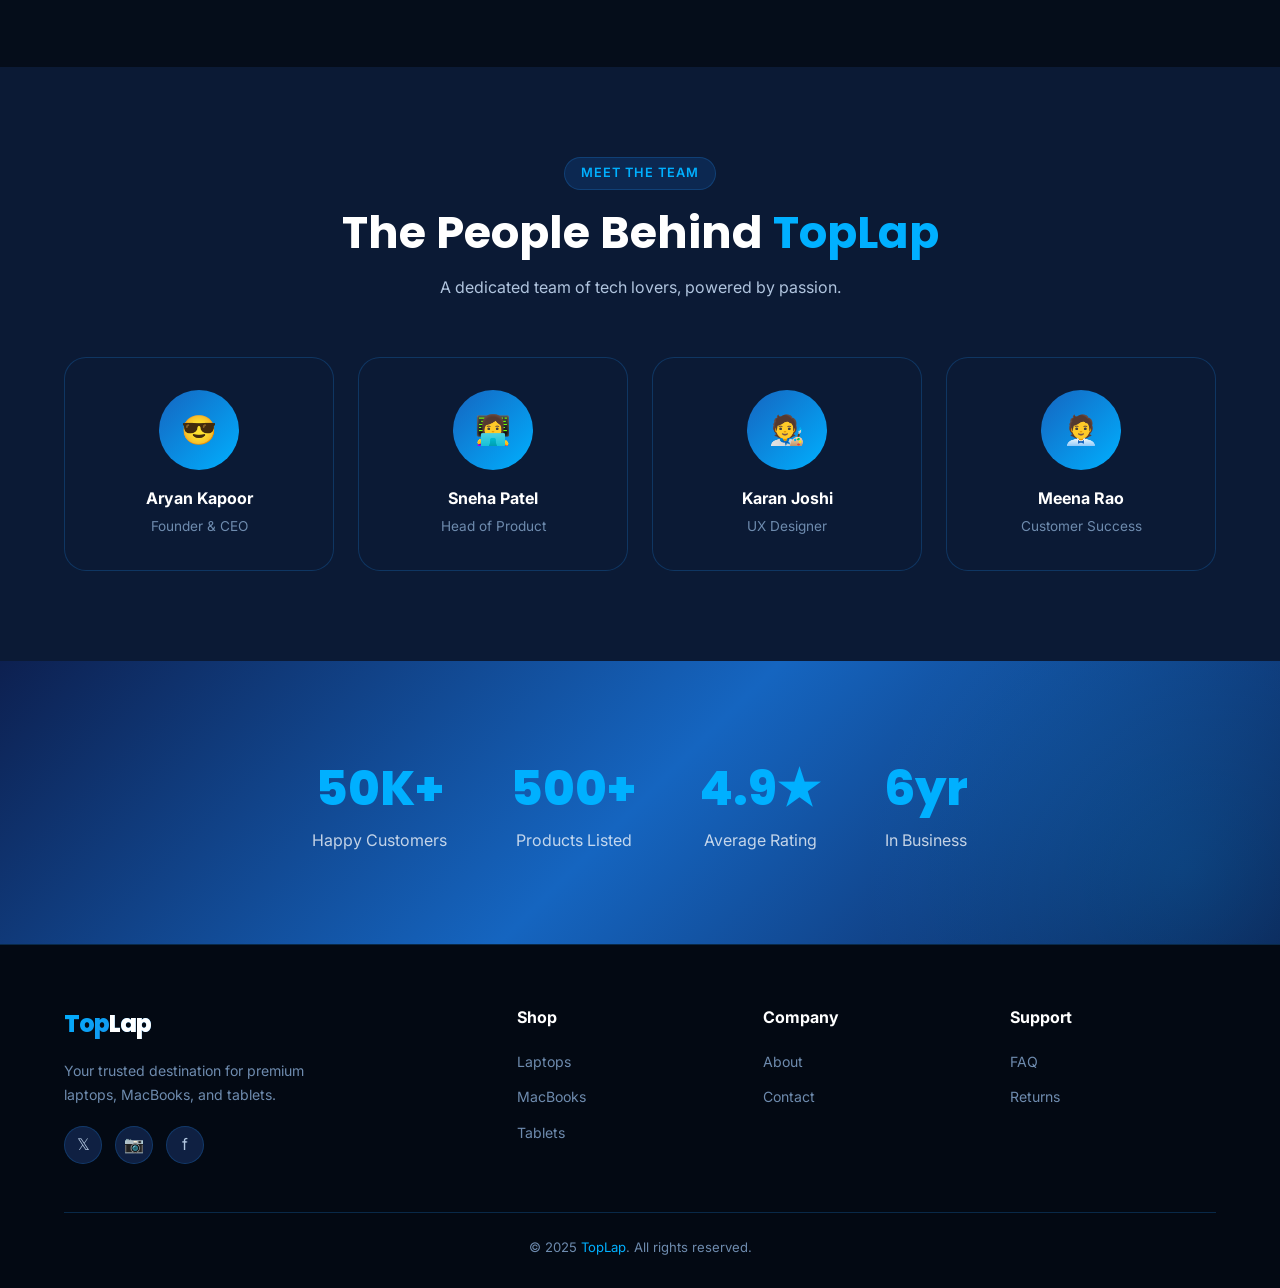
==== commit 1feed5e3: "Add files via upload" ====
--- a/about.html
+++ b/about.html
@@ -198,7 +198,44 @@
     </div>
     <div class="toast" id="toast"><span class="toast-icon">✅</span><span id="toastMsg">Added to cart!</span></div>
 
+
+    <!-- ===== CHATBOT WIDGET ===== -->
+    <div id="chatbot-widget">
+      <div id="chatbot-window">
+        <iframe
+          src="https://www.chatbase.co/chatbot-iframe/JonvJYSqq4-qjOb5MCHRj"
+          title="TopLap Support Chat"
+          loading="lazy"
+        ></iframe>
+      </div>
+      <button id="chatbot-toggle" aria-label="Open chat support" aria-expanded="false">
+        <svg class="chat-icon" viewBox="0 0 24 24" xmlns="http://www.w3.org/2000/svg">
+          <path d="M20 2H4C2.9 2 2 2.9 2 4v18l4-4h14c1.1 0 2-.9 2-2V4c0-1.1-.9-2-2-2zm-2 12H6v-2h12v2zm0-3H6V9h12v2zm0-3H6V6h12v2z"/>
+        </svg>
+        <svg class="close-icon" viewBox="0 0 24 24" xmlns="http://www.w3.org/2000/svg">
+          <path d="M19 6.41L17.59 5 12 10.59 6.41 5 5 6.41 10.59 12 5 17.59 6.41 19 12 13.41 17.59 19 19 17.59 13.41 12z"/>
+        </svg>
+      </button>
+      <span id="chatbot-label">Need help? Chat with us!</span>
+    </div>
+    <script>
+      (function() {
+        var btn    = document.getElementById('chatbot-toggle');
+        var win    = document.getElementById('chatbot-window');
+        var label  = document.getElementById('chatbot-label');
+        var isOpen = false;
+        setTimeout(function(){ label.classList.add('hidden'); }, 4000);
+        btn.addEventListener('click', function() {
+          isOpen = !isOpen;
+          btn.classList.toggle('open', isOpen);
+          win.classList.toggle('open', isOpen);
+          btn.setAttribute('aria-expanded', isOpen);
+          label.classList.add('hidden');
+        });
+      })();
+    </script>
+
     <script src="script.js"></script>
 </body>
 
-</html>+</html>
--- a/style.css
+++ b/style.css
@@ -707,6 +707,139 @@
 .form-submit:hover { box-shadow: var(--shadow-blue); transform: translateY(-2px); }
 
 /* ============================================
+   CHATBOT WIDGET
+   ============================================ */
+#chatbot-widget {
+  position: fixed;
+  bottom: 28px;
+  right: 28px;
+  z-index: 9998;
+  display: flex;
+  flex-direction: column;
+  align-items: flex-end;
+  gap: 12px;
+}
+
+/* Toggle button */
+#chatbot-toggle {
+  width: 60px;
+  height: 60px;
+  border-radius: 50%;
+  background: linear-gradient(135deg, var(--primary-light), var(--primary));
+  border: none;
+  cursor: pointer;
+  display: flex;
+  align-items: center;
+  justify-content: center;
+  box-shadow: 0 6px 28px rgba(21, 101, 192, 0.6), 0 0 0 0 rgba(30, 136, 229, 0.4);
+  transition: var(--transition);
+  animation: chatPulse 2.5s infinite;
+  flex-shrink: 0;
+  position: relative;
+}
+#chatbot-toggle:hover {
+  transform: scale(1.1);
+  box-shadow: 0 10px 36px rgba(21, 101, 192, 0.8);
+  animation: none;
+}
+#chatbot-toggle svg {
+  width: 28px;
+  height: 28px;
+  fill: #fff;
+  transition: var(--transition);
+}
+#chatbot-toggle .close-icon { display: none; }
+#chatbot-toggle.open .chat-icon { display: none; }
+#chatbot-toggle.open .close-icon { display: block; }
+#chatbot-toggle.open { animation: none; }
+
+/* Notification dot */
+#chatbot-toggle::after {
+  content: '';
+  position: absolute;
+  top: 4px;
+  right: 4px;
+  width: 12px;
+  height: 12px;
+  background: var(--accent);
+  border-radius: 50%;
+  border: 2px solid var(--bg-dark);
+  animation: dotPulse 1.5s ease-in-out infinite;
+}
+#chatbot-toggle.open::after { display: none; }
+
+@keyframes chatPulse {
+  0%   { box-shadow: 0 6px 28px rgba(21,101,192,0.6), 0 0 0 0 rgba(30,136,229,0.5); }
+  70%  { box-shadow: 0 6px 28px rgba(21,101,192,0.6), 0 0 0 16px rgba(30,136,229,0); }
+  100% { box-shadow: 0 6px 28px rgba(21,101,192,0.6), 0 0 0 0 rgba(30,136,229,0); }
+}
+@keyframes dotPulse {
+  0%,100% { transform: scale(1); opacity: 1; }
+  50%      { transform: scale(1.3); opacity: 0.7; }
+}
+
+/* Chat window */
+#chatbot-window {
+  width: 370px;
+  height: 520px;
+  border-radius: 18px;
+  overflow: hidden;
+  box-shadow: 0 20px 60px rgba(0,0,0,0.6), 0 0 0 1px var(--border);
+  transform-origin: bottom right;
+  transform: scale(0.85) translateY(20px);
+  opacity: 0;
+  pointer-events: none;
+  transition: transform 0.35s cubic-bezier(0.4,0,0.2,1),
+              opacity  0.35s cubic-bezier(0.4,0,0.2,1);
+  background: var(--bg-card);
+}
+#chatbot-window.open {
+  transform: scale(1) translateY(0);
+  opacity: 1;
+  pointer-events: all;
+}
+#chatbot-window iframe {
+  width: 100%;
+  height: 100%;
+  border: none;
+  display: block;
+}
+
+/* Chatbot label tooltip */
+#chatbot-label {
+  position: absolute;
+  right: 70px;
+  bottom: 12px;
+  background: var(--bg-card);
+  border: 1px solid var(--border);
+  color: var(--text-white);
+  font-size: 0.82rem;
+  font-weight: 600;
+  padding: 6px 14px;
+  border-radius: 50px;
+  white-space: nowrap;
+  pointer-events: none;
+  box-shadow: var(--shadow);
+  opacity: 1;
+  transition: opacity 0.3s;
+}
+#chatbot-label.hidden { opacity: 0; }
+
+/* Move toast up so it doesn't overlap chat button */
+.toast { bottom: 100px; }
+
+@media (max-width: 480px) {
+  #chatbot-window {
+    width: calc(100vw - 24px);
+    height: 65vh;
+    right: 12px;
+    bottom: 80px;
+  }
+  #chatbot-widget { bottom: 16px; right: 16px; }
+  .toast { bottom: 90px; right: 16px; }
+}
+
+/* ============================================
    RESPONSIVE
    ============================================ */
 @media (max-width: 1024px) {
